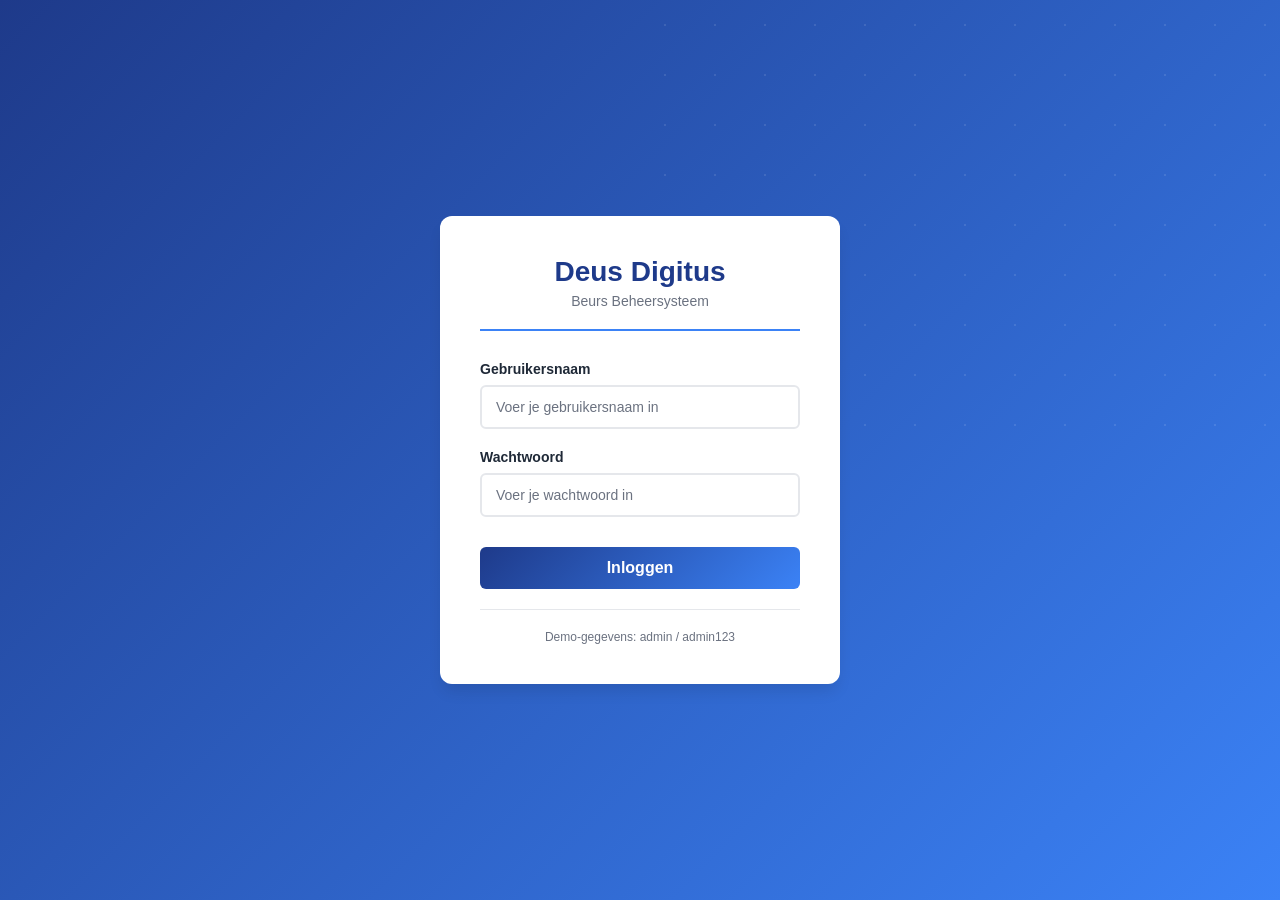
==== index.html @ 727feedb "Initial commit: vinyl inventory website + database schema" ====
<!DOCTYPE html>
<html lang="nl">
<head>
    <meta charset="UTF-8">
    <meta name="viewport" content="width=device-width, initial-scale=1.0">
    <title>Inloggen - Deus Digitus Beurs</title>
    <link rel="stylesheet" href="style.css">
</head>
<body>
    <div class="login-container">
        <div class="login-box">
            <div class="login-header">
                <h1>Deus Digitus</h1>
                <p class="subtitle">Beurs Beheersysteem</p>
            </div>
            
            <form id="loginForm" class="login-form">
                <div class="form-group">
                    <label for="username">Gebruikersnaam</label>
                    <input 
                        type="text" 
                        id="username" 
                        name="username" 
                        placeholder="Voer je gebruikersnaam in" 
                        required
                    >
                </div>
                
                <div class="form-group">
                    <label for="password">Wachtwoord</label>
                    <input 
                        type="password" 
                        id="password" 
                        name="password" 
                        placeholder="Voer je wachtwoord in" 
                        required
                    >
                </div>
                
                <div id="errorMessage" class="error-message"></div>
                
                <button type="submit" class="login-btn">Inloggen</button>
            </form>
            
            <div class="login-footer">
                <p class="demo-info">Demo-gegevens: admin / admin123</p>
            </div>
        </div>
        
        <div class="login-background"></div>
    </div>
    
    <script src="script.js"></script>
</body>
</html>
---- style.css ----
* {
    margin: 0;
    padding: 0;
    box-sizing: border-box;
}

:root {
    --primary-color: #1e3a8a;
    --secondary-color: #3b82f6;
    --accent-color: #f59e0b;
    --danger-color: #ef4444;
    --success-color: #10b981;
    --text-primary: #1f2937;
    --text-secondary: #6b7280;
    --bg-light: #f9fafb;
    --bg-white: #ffffff;
    --border-color: #e5e7eb;
    --shadow-sm: 0 1px 2px 0 rgba(0, 0, 0, 0.05);
    --shadow-md: 0 4px 6px -1px rgba(0, 0, 0, 0.1);
    --shadow-lg: 0 10px 15px -3px rgba(0, 0, 0, 0.1);
}

body {
    font-family: -apple-system, BlinkMacSystemFont, 'Segoe UI', 'Roboto', 'Oxygen',
        'Ubuntu', 'Cantarell', 'Fira Sans', 'Droid Sans', 'Helvetica Neue',
        sans-serif;
    -webkit-font-smoothing: antialiased;
    -moz-osx-font-smoothing: grayscale;
    background-color: var(--bg-light);
    color: var(--text-primary);
}

/* ==================== LOGIN PAGE ==================== */

.login-container {
    min-height: 100vh;
    display: flex;
    align-items: center;
    justify-content: center;
    background: linear-gradient(135deg, var(--primary-color) 0%, var(--secondary-color) 100%);
    position: relative;
    overflow: hidden;
}

.login-background {
    position: absolute;
    top: -50%;
    right: -50%;
    width: 100%;
    height: 100%;
    background: radial-gradient(circle, rgba(255, 255, 255, 0.1) 1px, transparent 1px);
    background-size: 50px 50px;
    animation: float 20s ease-in-out infinite;
}

@keyframes float {
    0%, 100% {
        transform: translate(0, 0);
    }
    50% {
        transform: translate(30px, -30px);
    }
}

.login-box {
    position: relative;
    z-index: 10;
    background: var(--bg-white);
    border-radius: 12px;
    box-shadow: var(--shadow-lg);
    max-width: 400px;
    width: 100%;
    margin: 20px;
    padding: 40px;
    animation: slideIn 0.5s ease-out;
}

@keyframes slideIn {
    from {
        opacity: 0;
        transform: translateY(20px);
    }
    to {
        opacity: 1;
        transform: translateY(0);
    }
}

.login-header {
    text-align: center;
    margin-bottom: 30px;
    border-bottom: 2px solid var(--secondary-color);
    padding-bottom: 20px;
}

.login-header h1 {
    color: var(--primary-color);
    font-size: 28px;
    margin-bottom: 5px;
    font-weight: 700;
}

.login-header .subtitle {
    color: var(--text-secondary);
    font-size: 14px;
}

.login-form {
    display: flex;
    flex-direction: column;
    gap: 20px;
}

.form-group {
    display: flex;
    flex-direction: column;
}

.form-group label {
    color: var(--text-primary);
    font-weight: 600;
    margin-bottom: 8px;
    font-size: 14px;
}

.form-group input {
    padding: 12px 14px;
    border: 2px solid var(--border-color);
    border-radius: 6px;
    font-size: 14px;
    transition: all 0.3s ease;
    background-color: var(--bg-white);
    color: var(--text-primary);
}

.form-group input:focus {
    outline: none;
    border-color: var(--secondary-color);
    box-shadow: 0 0 0 3px rgba(59, 130, 246, 0.1);
}

.form-group input::placeholder {
    color: var(--text-secondary);
}

.error-message {
    color: var(--danger-color);
    font-size: 14px;
    padding: 10px;
    background-color: rgba(239, 68, 68, 0.1);
    border-radius: 6px;
    display: none;
    border-left: 3px solid var(--danger-color);
}

.error-message.show {
    display: block;
    animation: shake 0.4s ease-in-out;
}

@keyframes shake {
    0%, 100% {
        transform: translateX(0);
    }
    25% {
        transform: translateX(-5px);
    }
    75% {
        transform: translateX(5px);
    }
}

.login-btn {
    padding: 12px 20px;
    background: linear-gradient(135deg, var(--primary-color) 0%, var(--secondary-color) 100%);
    color: white;
    border: none;
    border-radius: 6px;
    font-size: 16px;
    font-weight: 600;
    cursor: pointer;
    transition: all 0.3s ease;
    margin-top: 10px;
}

.login-btn:hover {
    transform: translateY(-2px);
    box-shadow: var(--shadow-lg);
}

.login-btn:active {
    transform: translateY(0);
}

.login-footer {
    text-align: center;
    margin-top: 20px;
    padding-top: 20px;
    border-top: 1px solid var(--border-color);
}

.demo-info {
    color: var(--text-secondary);
    font-size: 12px;
}

/* ==================== DASHBOARD ==================== */

.dashboard-container {
    min-height: 100vh;
    background-color: var(--bg-light);
}

.navbar {
    background: linear-gradient(135deg, var(--primary-color) 0%, var(--secondary-color) 100%);
    color: white;
    box-shadow: var(--shadow-md);
    position: sticky;
    top: 0;
    z-index: 100;
}

.navbar-content {
    max-width: 1200px;
    margin: 0 auto;
    padding: 20px 30px;
    display: flex;
    justify-content: space-between;
    align-items: center;
}

.navbar-brand h1 {
    font-size: 24px;
    font-weight: 700;
    margin-bottom: 2px;
}

.navbar-brand p {
    font-size: 12px;
    opacity: 0.9;
}

.navbar-user {
    display: flex;
    align-items: center;
    gap: 15px;
}

.navbar-user span {
    font-size: 14px;
}

.logout-btn {
    padding: 8px 16px;
    background-color: rgba(255, 255, 255, 0.2);
    color: white;
    border: 1px solid rgba(255, 255, 255, 0.3);
    border-radius: 6px;
    cursor: pointer;
    font-size: 13px;
    font-weight: 600;
    transition: all 0.3s ease;
}

.logout-btn:hover {
    background-color: rgba(255, 255, 255, 0.3);
    border-color: rgba(255, 255, 255, 0.5);
}

.dashboard-content {
    max-width: 1200px;
    margin: 0 auto;
    padding: 40px 30px;
}

.dashboard-header {
    margin-bottom: 40px;
}

.dashboard-header h2 {
    color: var(--primary-color);
    font-size: 28px;
    margin-bottom: 8px;
}

.dashboard-header p {
    color: var(--text-secondary);
    font-size: 16px;
}

.dashboard-grid {
    display: grid;
    grid-template-columns: repeat(auto-fit, minmax(250px, 1fr));
    gap: 20px;
    margin-bottom: 40px;
}

.dashboard-card {
    background: var(--bg-white);
    border-radius: 8px;
    padding: 24px;
    box-shadow: var(--shadow-sm);
    transition: all 0.3s ease;
    border: 1px solid var(--border-color);
    cursor: pointer;
}

.dashboard-card:hover {
    transform: translateY(-4px);
    box-shadow: var(--shadow-lg);
    border-color: var(--secondary-color);
}

.card-icon {
    font-size: 40px;
    margin-bottom: 12px;
}

.dashboard-card h3 {
    color: var(--primary-color);
    font-size: 18px;
    margin-bottom: 8px;
}

.dashboard-card p {
    color: var(--text-secondary);
    font-size: 14px;
    line-height: 1.5;
}

.dashboard-info {
    background: var(--bg-white);
    border-radius: 8px;
    padding: 24px;
    box-shadow: var(--shadow-sm);
    border: 1px solid var(--border-color);
}

.dashboard-info h3 {
    color: var(--primary-color);
    font-size: 18px;
    margin-bottom: 20px;
}

.info-grid {
    display: grid;
    grid-template-columns: repeat(auto-fit, minmax(200px, 1fr));
    gap: 20px;
}

.info-item {
    display: flex;
    flex-direction: column;
    gap: 6px;
}

.info-item label {
    color: var(--text-secondary);
    font-size: 12px;
    text-transform: uppercase;
    font-weight: 600;
    letter-spacing: 0.5px;
}

.info-item span {
    color: var(--text-primary);
    font-size: 16px;
    font-weight: 600;
}

.status-active {
    display: inline-block;
    background-color: rgba(16, 185, 129, 0.1);
    color: var(--success-color);
    padding: 4px 8px;
    border-radius: 4px;
    font-size: 13px;
    font-weight: 600;
}

/* ==================== RESPONSIVE ==================== */

@media (max-width: 768px) {
    .login-box {
        padding: 30px 20px;
        max-width: 90%;
    }

    .navbar-content {
        flex-direction: column;
        gap: 15px;
        align-items: flex-start;
    }

    .navbar-user {
        align-self: flex-end;
    }

    .dashboard-content {
        padding: 20px 15px;
    }

    .dashboard-header h2 {
        font-size: 22px;
    }

    .dashboard-grid {
        grid-template-columns: 1fr;
    }

    .info-grid {
        grid-template-columns: 1fr;
    }
}
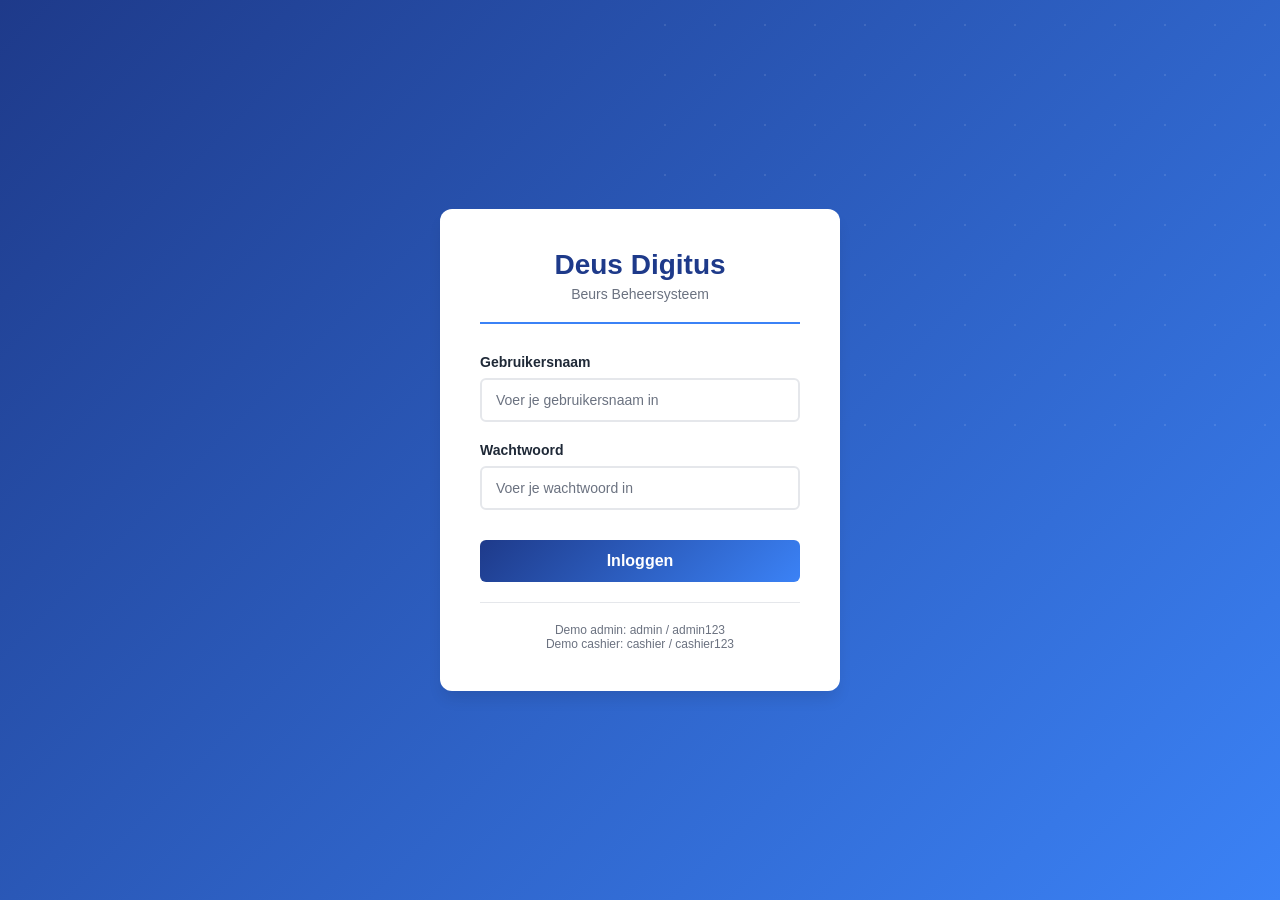
==== commit 069bbab3: "Add cashier role and mobile sales flow with barcode scanning" ====
--- a/index.html
+++ b/index.html
@@ -43,7 +43,8 @@
             </form>
             
             <div class="login-footer">
-                <p class="demo-info">Demo-gegevens: admin / admin123</p>
+                <p class="demo-info">Demo admin: admin / admin123</p>
+                <p class="demo-info">Demo cashier: cashier / cashier123</p>
             </div>
         </div>
         
--- a/style.css
+++ b/style.css
@@ -273,6 +273,37 @@
     padding: 40px 30px;
 }
 
+.section-nav {
+    display: flex;
+    flex-wrap: wrap;
+    gap: 10px;
+    margin-bottom: 20px;
+}
+
+.section-nav-btn {
+    border: 1px solid var(--border-color);
+    background: var(--bg-white);
+    color: var(--text-primary);
+    padding: 9px 12px;
+    border-radius: 6px;
+    cursor: pointer;
+    font-weight: 600;
+}
+
+.section-nav-btn.active {
+    background: var(--primary-color);
+    color: #fff;
+    border-color: var(--primary-color);
+}
+
+.dashboard-page {
+    display: none;
+}
+
+.dashboard-page.active {
+    display: block;
+}
+
 .dashboard-header {
     margin-bottom: 40px;
 }
@@ -336,10 +367,367 @@
     border: 1px solid var(--border-color);
 }
 
+.inventory-section {
+    background: var(--bg-white);
+    border-radius: 8px;
+    border: 1px solid var(--border-color);
+    box-shadow: var(--shadow-sm);
+    padding: 24px;
+    margin-bottom: 32px;
+}
+
+.section-header {
+    margin-bottom: 18px;
+}
+
+.section-header h3 {
+    color: var(--primary-color);
+    font-size: 20px;
+    margin-bottom: 4px;
+}
+
+.section-header p {
+    color: var(--text-secondary);
+    font-size: 14px;
+}
+
+.product-form {
+    display: grid;
+    gap: 14px;
+    margin-bottom: 20px;
+}
+
+.form-row {
+    display: grid;
+    grid-template-columns: 1fr auto;
+    gap: 12px;
+    align-items: end;
+}
+
+.two-cols {
+    grid-template-columns: repeat(2, minmax(0, 1fr));
+}
+
+.three-cols {
+    grid-template-columns: repeat(3, minmax(0, 1fr));
+}
+
+.form-actions {
+    display: flex;
+    align-items: center;
+    gap: 8px;
+}
+
+.form-actions.end {
+    justify-content: flex-end;
+}
+
+.primary-btn,
+.success-btn {
+    border: none;
+    border-radius: 6px;
+    cursor: pointer;
+    font-weight: 600;
+    color: #fff;
+    padding: 10px 14px;
+    transition: transform 0.2s ease, box-shadow 0.2s ease, opacity 0.2s ease;
+}
+
+.primary-btn {
+    background: var(--secondary-color);
+}
+
+.success-btn {
+    background: var(--success-color);
+}
+
+.danger-btn {
+    border: none;
+    border-radius: 6px;
+    cursor: pointer;
+    font-weight: 600;
+    color: #fff;
+    padding: 10px 14px;
+    background: var(--danger-color);
+    transition: transform 0.2s ease, box-shadow 0.2s ease, opacity 0.2s ease;
+}
+
+.neutral-btn {
+    border: 1px solid var(--border-color);
+    border-radius: 6px;
+    cursor: pointer;
+    font-weight: 600;
+    color: var(--text-primary);
+    padding: 9px 12px;
+    background: var(--bg-white);
+    transition: border-color 0.2s ease, box-shadow 0.2s ease;
+}
+
+.primary-btn:hover,
+.success-btn:hover,
+.danger-btn:hover,
+.neutral-btn:hover {
+    transform: translateY(-1px);
+    box-shadow: var(--shadow-md);
+}
+
+.primary-btn:disabled,
+.success-btn:disabled {
+    cursor: not-allowed;
+    opacity: 0.55;
+    transform: none;
+    box-shadow: none;
+}
+
+.form-message {
+    min-height: 22px;
+    border-radius: 6px;
+    font-size: 13px;
+    font-weight: 600;
+    padding: 0;
+}
+
+.form-message.show {
+    padding: 8px 10px;
+}
+
+.form-message.info {
+    background: rgba(59, 130, 246, 0.1);
+    color: var(--secondary-color);
+}
+
+.form-message.error {
+    background: rgba(239, 68, 68, 0.1);
+    color: var(--danger-color);
+}
+
+.form-message.success {
+    background: rgba(16, 185, 129, 0.1);
+    color: var(--success-color);
+}
+
+.products-list h4 {
+    color: var(--primary-color);
+    margin-bottom: 10px;
+}
+
+.search-bar {
+    margin-bottom: 10px;
+    display: grid;
+    grid-template-columns: 1fr;
+    gap: 12px;
+    align-items: end;
+}
+
+.stock-update-controls {
+    display: flex;
+    align-items: center;
+    gap: 8px;
+    flex-wrap: wrap;
+}
+
+.stock-add-input {
+    width: 90px;
+}
+
+.sale-price-input {
+    width: 110px;
+}
+
+.stock-inline-editor {
+    display: inline-flex;
+    align-items: center;
+}
+
+.stock-display-btn {
+    border: none;
+    background: transparent;
+    color: var(--primary-color);
+    font-weight: 700;
+    cursor: pointer;
+    padding: 0;
+}
+
+.stock-edit-group {
+    display: inline-flex;
+    align-items: center;
+    gap: 6px;
+}
+
+.stock-edit-input {
+    width: 82px;
+}
+
+.stock-save-btn {
+    padding: 6px 10px;
+    min-width: 36px;
+}
+
+.search-bar #exportInventoryBtn {
+    width: 100%;
+    min-height: 44px;
+}
+
+#importPreviewTableBody input {
+    width: 100%;
+}
+
+.hidden {
+    display: none !important;
+}
+
+.session-submit-actions {
+    margin-top: 12px;
+}
+
+.remove-session-btn {
+    min-width: 42px;
+    padding: 8px 10px;
+}
+
+.table-wrapper {
+    overflow-x: auto;
+}
+
+.search-results-wrapper {
+    max-height: 900px;
+    overflow-y: auto;
+}
+
+.search-results-wrapper thead th {
+    position: sticky;
+    top: 0;
+    background: var(--bg-white);
+    z-index: 2;
+}
+
+.table-wrapper table {
+    width: 100%;
+    border-collapse: collapse;
+    font-size: 14px;
+}
+
+.table-wrapper th,
+.table-wrapper td {
+    text-align: left;
+    border-bottom: 1px solid var(--border-color);
+    padding: 10px 8px;
+}
+
+.table-wrapper th {
+    color: var(--text-secondary);
+    font-size: 12px;
+    text-transform: uppercase;
+    letter-spacing: 0.4px;
+}
+
+.sort-btn {
+    border: none;
+    background: transparent;
+    color: inherit;
+    font: inherit;
+    font-size: 12px;
+    text-transform: uppercase;
+    letter-spacing: 0.4px;
+    font-weight: 700;
+    cursor: pointer;
+    padding: 0;
+}
+
+.sort-btn:hover {
+    color: var(--primary-color);
+}
+
+.sort-btn.active {
+    color: var(--primary-color);
+}
+
+.empty-row {
+    text-align: center;
+    color: var(--text-secondary);
+    font-style: italic;
+}
+
 .dashboard-info h3 {
     color: var(--primary-color);
     font-size: 18px;
     margin-bottom: 20px;
+}
+
+.agenda-summary {
+    color: var(--text-secondary);
+    font-size: 14px;
+    margin-bottom: 12px;
+}
+
+.agenda-list {
+    display: grid;
+    gap: 10px;
+}
+
+.agenda-item {
+    border: 1px solid var(--border-color);
+    border-radius: 8px;
+    padding: 10px 12px;
+    display: grid;
+    grid-template-columns: 120px 1fr;
+    gap: 12px;
+    align-items: start;
+}
+
+.agenda-item-date {
+    color: var(--primary-color);
+    font-weight: 700;
+    font-size: 14px;
+}
+
+.agenda-item-content h4 {
+    color: var(--text-primary);
+    font-size: 15px;
+    margin-bottom: 4px;
+}
+
+.agenda-item-content p {
+    color: var(--text-secondary);
+    font-size: 13px;
+    margin: 0;
+}
+
+.agenda-note {
+    margin-top: 4px !important;
+}
+
+.cashier-container .dashboard-content {
+    max-width: 900px;
+}
+
+.cashier-scanner {
+    margin: 10px 0 16px;
+    border: 1px solid var(--border-color);
+    border-radius: 8px;
+    padding: 10px;
+    background: var(--bg-light);
+}
+
+.cashier-scanner video {
+    width: 100%;
+    max-height: 280px;
+    border-radius: 6px;
+    background: #000;
+    object-fit: cover;
+}
+
+.cashier-checkout {
+    margin-top: 12px;
+    display: flex;
+    align-items: center;
+    justify-content: space-between;
+    gap: 12px;
+}
+
+.cashier-total {
+    font-size: 18px;
+    color: var(--text-primary);
 }
 
 .info-grid {
@@ -396,6 +784,10 @@
         align-self: flex-end;
     }
 
+    .section-nav {
+        flex-direction: column;
+    }
+
     .dashboard-content {
         padding: 20px 15px;
     }
@@ -408,7 +800,36 @@
         grid-template-columns: 1fr;
     }
 
+    .agenda-item {
+        grid-template-columns: 1fr;
+        gap: 6px;
+    }
+
     .info-grid {
         grid-template-columns: 1fr;
     }
-}
+
+    .form-row,
+    .two-cols,
+    .three-cols {
+        grid-template-columns: 1fr;
+    }
+
+    .search-bar {
+        grid-template-columns: 1fr;
+    }
+
+    .cashier-checkout {
+        flex-direction: column;
+        align-items: stretch;
+    }
+
+    .form-actions.end {
+        justify-content: stretch;
+    }
+
+    .form-actions.end button,
+    .form-actions button {
+        width: 100%;
+    }
+}
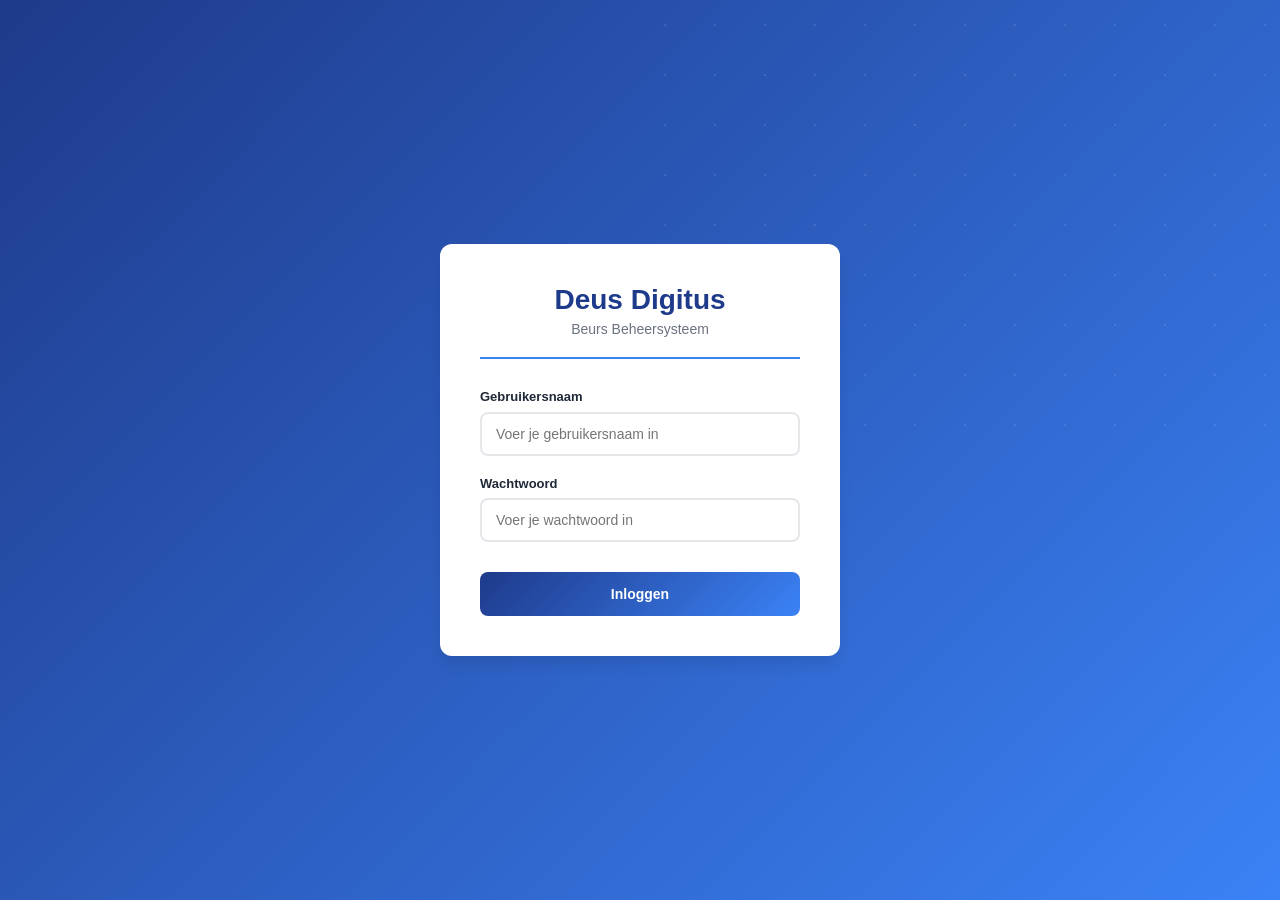
==== commit ef85ba78: "Prepare live login defaults and remove demo credentials" ====
--- a/index.html
+++ b/index.html
@@ -42,10 +42,6 @@
                 <button type="submit" class="login-btn">Inloggen</button>
             </form>
             
-            <div class="login-footer">
-                <p class="demo-info">Demo admin: admin / admin123</p>
-                <p class="demo-info">Demo cashier: cashier / cashier123</p>
-            </div>
         </div>
         
         <div class="login-background"></div>
--- a/style.css
+++ b/style.css
@@ -1,4 +1,4 @@
-* {
+﻿* {
     margin: 0;
     padding: 0;
     box-sizing: border-box;
@@ -18,6 +18,11 @@
     --shadow-sm: 0 1px 2px 0 rgba(0, 0, 0, 0.05);
     --shadow-md: 0 4px 6px -1px rgba(0, 0, 0, 0.1);
     --shadow-lg: 0 10px 15px -3px rgba(0, 0, 0, 0.1);
+    --control-height: 44px;
+    --control-radius: 8px;
+    --control-font-size: 14px;
+    --label-font-size: 13px;
+    --grid-gap: 12px;
 }
 
 body {
@@ -139,8 +144,22 @@
     box-shadow: 0 0 0 3px rgba(59, 130, 246, 0.1);
 }
 
-.form-group input::placeholder {
-    color: var(--text-secondary);
+
+
+.form-group select {
+    padding: 12px 14px;
+    border: 2px solid var(--border-color);
+    border-radius: 6px;
+    font-size: 14px;
+    transition: all 0.3s ease;
+    background-color: var(--bg-white);
+    color: var(--text-primary);
+}
+
+.form-group select:focus {
+    outline: none;
+    border-color: var(--secondary-color);
+    box-shadow: 0 0 0 3px rgba(59, 130, 246, 0.1);
 }
 
 .error-message {
@@ -171,14 +190,18 @@
 }
 
 .login-btn {
-    padding: 12px 20px;
+    min-height: var(--control-height);
+    padding: 0 20px;
     background: linear-gradient(135deg, var(--primary-color) 0%, var(--secondary-color) 100%);
     color: white;
     border: none;
-    border-radius: 6px;
-    font-size: 16px;
+    border-radius: var(--control-radius);
+    font-size: var(--control-font-size);
     font-weight: 600;
     cursor: pointer;
+    display: inline-flex;
+    align-items: center;
+    justify-content: center;
     transition: all 0.3s ease;
     margin-top: 10px;
 }
@@ -251,14 +274,18 @@
 }
 
 .logout-btn {
-    padding: 8px 16px;
+    min-height: var(--control-height);
+    padding: 0 16px;
     background-color: rgba(255, 255, 255, 0.2);
     color: white;
     border: 1px solid rgba(255, 255, 255, 0.3);
-    border-radius: 6px;
+    border-radius: var(--control-radius);
     cursor: pointer;
-    font-size: 13px;
-    font-weight: 600;
+    font-size: var(--control-font-size);
+    font-weight: 600;
+    display: inline-flex;
+    align-items: center;
+    justify-content: center;
     transition: all 0.3s ease;
 }
 
@@ -271,6 +298,8 @@
     max-width: 1200px;
     margin: 0 auto;
     padding: 40px 30px;
+    display: grid;
+    gap: 20px;
 }
 
 .section-nav {
@@ -284,10 +313,15 @@
     border: 1px solid var(--border-color);
     background: var(--bg-white);
     color: var(--text-primary);
-    padding: 9px 12px;
-    border-radius: 6px;
+    min-height: var(--control-height);
+    padding: 0 14px;
+    border-radius: var(--control-radius);
     cursor: pointer;
     font-weight: 600;
+    font-size: var(--control-font-size);
+    display: inline-flex;
+    align-items: center;
+    justify-content: center;
 }
 
 .section-nav-btn.active {
@@ -301,7 +335,8 @@
 }
 
 .dashboard-page.active {
-    display: block;
+    display: grid;
+    gap: 18px;
 }
 
 .dashboard-header {
@@ -365,6 +400,8 @@
     padding: 24px;
     box-shadow: var(--shadow-sm);
     border: 1px solid var(--border-color);
+    display: grid;
+    gap: 14px;
 }
 
 .inventory-section {
@@ -374,10 +411,14 @@
     box-shadow: var(--shadow-sm);
     padding: 24px;
     margin-bottom: 32px;
+    display: grid;
+    gap: 14px;
 }
 
 .section-header {
-    margin-bottom: 18px;
+    margin-bottom: 2px;
+    display: grid;
+    gap: 4px;
 }
 
 .section-header h3 {
@@ -399,23 +440,33 @@
 
 .form-row {
     display: grid;
-    grid-template-columns: 1fr auto;
-    gap: 12px;
+    grid-template-columns: repeat(12, minmax(0, 1fr));
+    gap: var(--grid-gap);
     align-items: end;
 }
 
-.two-cols {
-    grid-template-columns: repeat(2, minmax(0, 1fr));
-}
-
-.three-cols {
-    grid-template-columns: repeat(3, minmax(0, 1fr));
+.form-row > .form-group {
+    grid-column: span 9;
+}
+
+.form-row > .form-actions {
+    grid-column: span 3;
+    justify-content: flex-end;
+}
+
+.form-row.two-cols > * {
+    grid-column: span 6;
+}
+
+.form-row.three-cols > * {
+    grid-column: span 4;
 }
 
 .form-actions {
     display: flex;
     align-items: center;
     gap: 8px;
+    flex-wrap: wrap;
 }
 
 .form-actions.end {
@@ -425,11 +476,16 @@
 .primary-btn,
 .success-btn {
     border: none;
-    border-radius: 6px;
+    border-radius: var(--control-radius);
     cursor: pointer;
     font-weight: 600;
     color: #fff;
-    padding: 10px 14px;
+    min-height: var(--control-height);
+    padding: 0 14px;
+    display: inline-flex;
+    align-items: center;
+    justify-content: center;
+    font-size: var(--control-font-size);
     transition: transform 0.2s ease, box-shadow 0.2s ease, opacity 0.2s ease;
 }
 
@@ -443,24 +499,39 @@
 
 .danger-btn {
     border: none;
-    border-radius: 6px;
+    border-radius: var(--control-radius);
     cursor: pointer;
     font-weight: 600;
     color: #fff;
-    padding: 10px 14px;
+    min-height: var(--control-height);
+    padding: 0 14px;
     background: var(--danger-color);
+    display: inline-flex;
+    align-items: center;
+    justify-content: center;
+    font-size: var(--control-font-size);
     transition: transform 0.2s ease, box-shadow 0.2s ease, opacity 0.2s ease;
 }
 
 .neutral-btn {
     border: 1px solid var(--border-color);
-    border-radius: 6px;
+    border-radius: var(--control-radius);
     cursor: pointer;
     font-weight: 600;
     color: var(--text-primary);
-    padding: 9px 12px;
+    min-height: var(--control-height);
+    padding: 0 14px;
     background: var(--bg-white);
+    display: inline-flex;
+    align-items: center;
+    justify-content: center;
+    font-size: var(--control-font-size);
     transition: border-color 0.2s ease, box-shadow 0.2s ease;
+}
+
+.neutral-btn.active {
+    border-color: var(--primary-color);
+    box-shadow: 0 0 0 2px rgba(30, 58, 138, 0.15);
 }
 
 .primary-btn:hover,
@@ -511,12 +582,26 @@
     margin-bottom: 10px;
 }
 
+.products-list {
+    display: grid;
+    gap: 12px;
+}
+
 .search-bar {
     margin-bottom: 10px;
     display: grid;
-    grid-template-columns: 1fr;
-    gap: 12px;
+    grid-template-columns: repeat(12, minmax(0, 1fr));
+    gap: var(--grid-gap);
     align-items: end;
+}
+
+.search-bar > .form-group {
+    grid-column: span 8;
+}
+
+.search-bar > .form-actions {
+    grid-column: span 4;
+    justify-content: flex-end;
 }
 
 .stock-update-controls {
@@ -559,7 +644,8 @@
 }
 
 .stock-save-btn {
-    padding: 6px 10px;
+    min-height: 32px;
+    padding: 0 10px;
     min-width: 36px;
 }
 
@@ -601,6 +687,31 @@
     z-index: 2;
 }
 
+.transaction-assign-bar {
+    display: grid;
+    grid-template-columns: repeat(12, minmax(0, 1fr));
+    gap: var(--grid-gap);
+    align-items: end;
+    margin: 12px 0 14px;
+}
+
+.transaction-assign-bar .form-group {
+    margin-bottom: 0;
+    grid-column: span 8;
+}
+
+.transaction-assign-bar .form-actions {
+    grid-column: span 4;
+    justify-content: flex-end;
+}
+
+#assignTransactionSelectAll,
+.assign-transaction-checkbox {
+    width: 18px;
+    height: 18px;
+    cursor: pointer;
+}
+
 .table-wrapper table {
     width: 100%;
     border-collapse: collapse;
@@ -619,6 +730,44 @@
     font-size: 12px;
     text-transform: uppercase;
     letter-spacing: 0.4px;
+}
+
+.form-group label {
+    color: var(--text-primary);
+    font-weight: 600;
+    margin-bottom: 6px;
+    font-size: var(--label-font-size);
+    line-height: 1.3;
+}
+
+.form-group input,
+.form-group select {
+    width: 100%;
+    min-height: var(--control-height);
+    padding: 0 14px;
+    border: 2px solid var(--border-color);
+    border-radius: var(--control-radius);
+    font-size: var(--control-font-size);
+    background-color: var(--bg-white);
+    color: var(--text-primary);
+    transition: border-color 0.2s ease, box-shadow 0.2s ease;
+}
+
+.form-group input:focus,
+.form-group select:focus {
+    outline: none;
+    border-color: var(--secondary-color);
+    box-shadow: 0 0 0 3px rgba(59, 130, 246, 0.1);
+}
+
+.form-group input[type="file"] {
+    padding: 8px 10px;
+}
+
+.form-actions > .primary-btn,
+.form-actions > .success-btn,
+.form-actions > .neutral-btn {
+    min-width: 146px;
 }
 
 .sort-btn {
@@ -717,6 +866,17 @@
     object-fit: cover;
 }
 
+.cashier-qr-reader {
+    width: 100%;
+    background: var(--bg-white);
+    border-radius: 6px;
+    overflow: hidden;
+}
+
+.cashier-qr-reader > div {
+    border: none !important;
+}
+
 .cashier-checkout {
     margin-top: 12px;
     display: flex;
@@ -728,6 +888,36 @@
 .cashier-total {
     font-size: 18px;
     color: var(--text-primary);
+}
+
+.connection-status {
+    display: flex;
+    gap: 8px;
+    align-items: center;
+    padding: 10px 12px;
+    border-radius: 8px;
+    margin-bottom: 12px;
+    font-size: 13px;
+    border: 1px solid var(--border-color);
+}
+
+.connection-status strong {
+    min-width: 74px;
+}
+
+.connection-online {
+    background: rgba(16, 185, 129, 0.1);
+    color: #065f46;
+}
+
+.connection-unstable {
+    background: rgba(245, 158, 11, 0.13);
+    color: #92400e;
+}
+
+.connection-offline {
+    background: rgba(239, 68, 68, 0.12);
+    color: #991b1b;
 }
 
 .info-grid {
@@ -768,6 +958,20 @@
 
 /* ==================== RESPONSIVE ==================== */
 
+@media (max-width: 1024px) {
+    .form-row > .form-group,
+    .search-bar > .form-group,
+    .transaction-assign-bar .form-group {
+        grid-column: span 7;
+    }
+
+    .form-row > .form-actions,
+    .search-bar > .form-actions,
+    .transaction-assign-bar .form-actions {
+        grid-column: span 5;
+    }
+}
+
 @media (max-width: 768px) {
     .login-box {
         padding: 30px 20px;
@@ -809,14 +1013,33 @@
         grid-template-columns: 1fr;
     }
 
-    .form-row,
-    .two-cols,
-    .three-cols {
+    .form-row {
         grid-template-columns: 1fr;
+    }
+
+    .form-row > .form-group,
+    .form-row > .form-actions,
+    .form-row.two-cols > *,
+    .form-row.three-cols > * {
+        grid-column: 1 / -1;
     }
 
     .search-bar {
         grid-template-columns: 1fr;
+    }
+
+    .search-bar > .form-group,
+    .search-bar > .form-actions {
+        grid-column: 1 / -1;
+    }
+
+    .transaction-assign-bar {
+        grid-template-columns: 1fr;
+    }
+
+    .transaction-assign-bar .form-group,
+    .transaction-assign-bar .form-actions {
+        grid-column: 1 / -1;
     }
 
     .cashier-checkout {
@@ -833,3 +1056,4 @@
         width: 100%;
     }
 }
+
